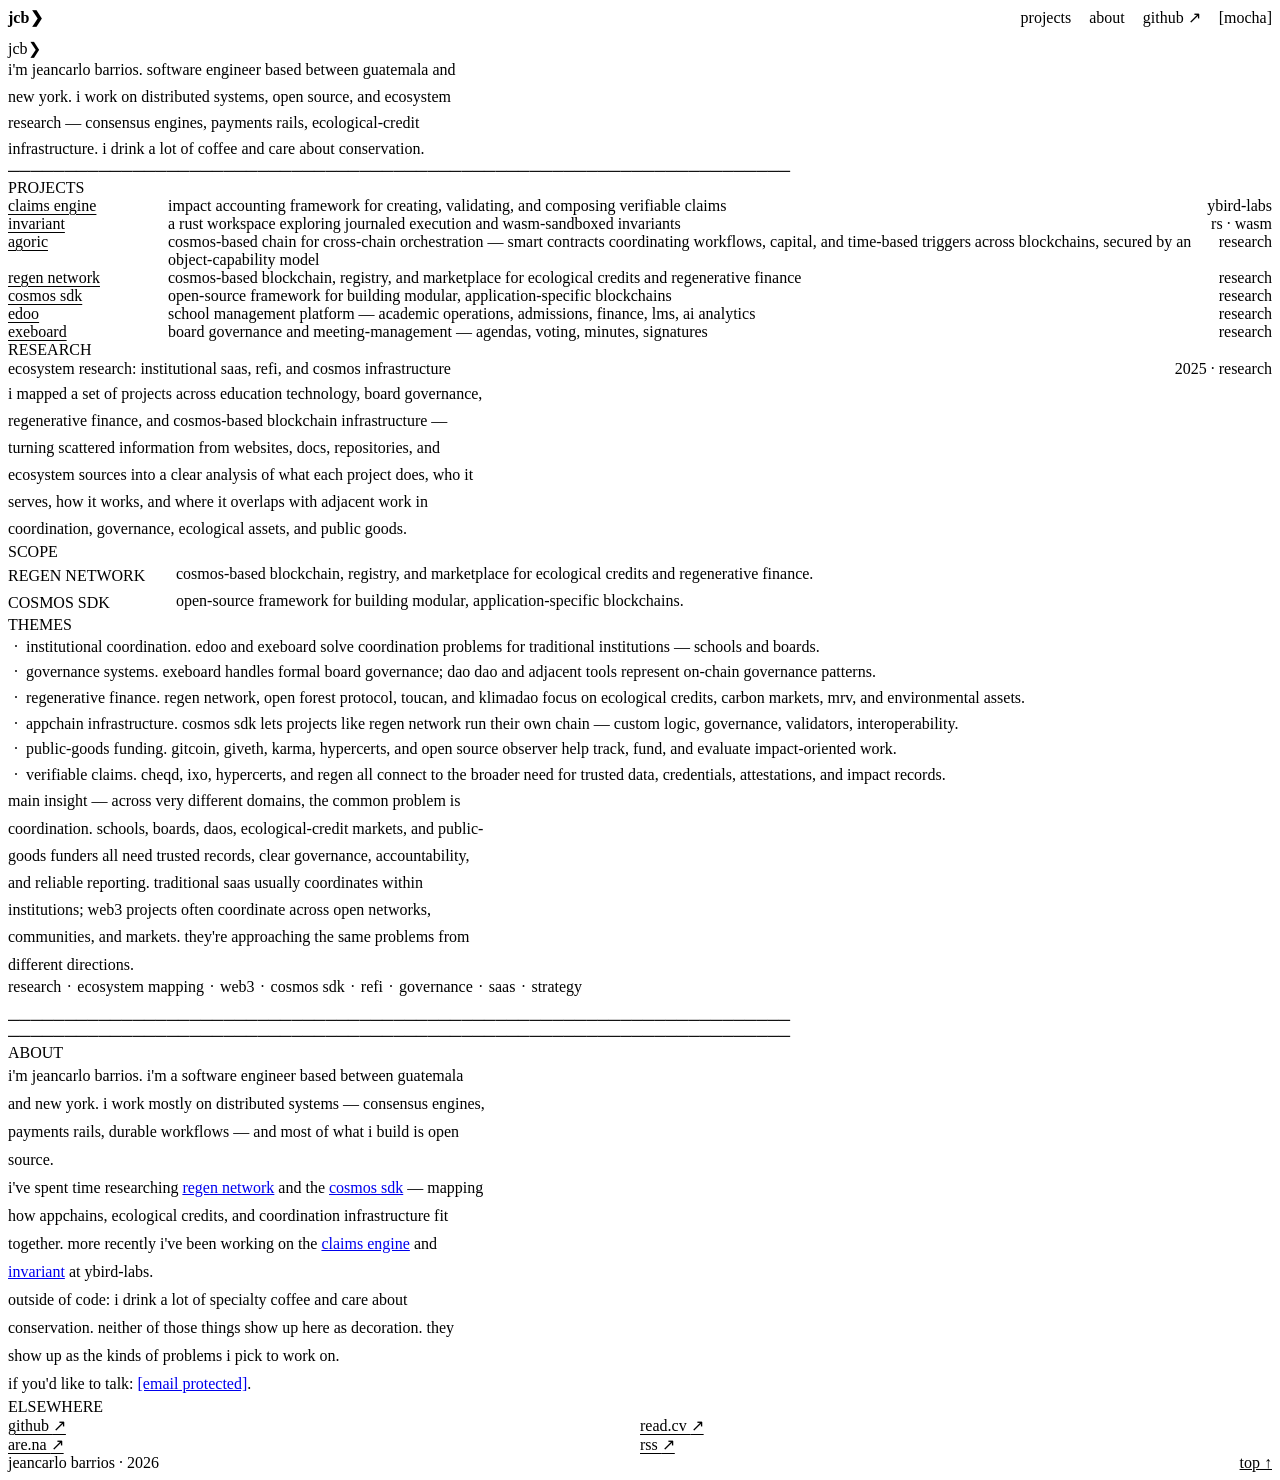
==== index.html @ e6a22c37 "feat: base" ====
<!doctype html>
<html lang="en" data-theme="dark">
<head>
<meta charset="utf-8">
<meta name="viewport" content="width=device-width, initial-scale=1">
<title>jeancarlo.info — jeancarlo barrios</title>
<meta name="description" content="jeancarlo barrios. software engineer. distributed systems, open source, coffee, conservation.">
<link rel="icon" type="image/svg+xml" href="../assets/favicon.svg">
<link rel="stylesheet" href="../colors_and_type.css">
<style>
  /* ============================================================
   * jeancarlo.info — single-page site
   * Static HTML/CSS. Light vanilla JS only for theme toggle.
   * ============================================================ */

  html { scroll-behavior: smooth; }
  body {
    min-height: 100vh;
    display: flex;
    flex-direction: column;
  }

  /* — Header — */
  .site-header {
    position: sticky;
    top: 0;
    z-index: 5;
    display: flex;
    justify-content: space-between;
    align-items: center;
    height: var(--header-height);
    padding: 0 var(--page-pad);
    border-bottom: 1px solid var(--border-subtle);
    background: var(--bg);
  }
  .site-header .wordmark {
    font-weight: 700;
    letter-spacing: var(--tracking-wide);
    font-size: var(--fs-md);
    text-decoration: none;
    color: var(--fg);
  }
  .site-header .wordmark .prompt {
    color: var(--accent);
    margin-left: 1px;
  }
  .site-header nav {
    display: flex;
    gap: 18px;
    align-items: center;
  }
  .site-header nav a {
    color: var(--fg-muted);
    text-decoration: none;
    font-size: var(--fs-sm);
  }
  .site-header nav a:hover { color: var(--accent); }
  .site-header nav a .ext { color: var(--fg-faint); }

  .theme-btn {
    background: transparent;
    border: 0;
    padding: 0;
    font: inherit;
    color: var(--fg-faint);
    cursor: pointer;
    font-size: var(--fs-sm);
  }
  .theme-btn:hover { color: var(--accent); }

  /* — Page shell — */
  main {
    flex: 1;
    width: 100%;
    max-width: var(--content-width);
    margin: 0 auto;
    padding: var(--space-7) var(--page-pad) var(--space-8);
  }

  /* — Section divider rendered as monospace dashes — */
  .rule {
    color: var(--fg-faint);
    white-space: pre;
    overflow: hidden;
    font-size: var(--fs-sm);
    margin: var(--space-7) 0;
    user-select: none;
    line-height: 1;
  }

  /* — Hero — */
  .hero h1 {
    font-size: var(--fs-3xl);
    font-weight: var(--fw-black);
    letter-spacing: var(--tracking-wide);
    line-height: 1;
    margin-bottom: var(--space-5);
  }
  .hero h1 .prompt { color: var(--accent); }
  .hero .lede {
    color: var(--fg-muted);
    font-size: var(--fs-md);
    line-height: 1.65;
    max-width: 56ch;
    margin: 0;
  }
  .cursor {
    display: inline-block;
    width: 0.55em;
    height: 0.95em;
    vertical-align: -0.08em;
    background: var(--accent);
    margin-left: 4px;
  }

  /* — Section labels — */
  .label {
    font-size: var(--fs-xs);
    color: var(--fg-dim);
    text-transform: uppercase;
    letter-spacing: var(--tracking-caps);
    font-weight: var(--fw-medium);
    margin: 0 0 var(--space-4);
  }

  /* — Prose — */
  .prose p {
    color: var(--fg);
    font-size: var(--fs-md);
    line-height: 1.75;
    margin: 0 0 var(--space-4);
    max-width: 60ch;
  }
  .prose p:last-child { margin-bottom: 0; }
  .prose .muted { color: var(--fg-muted); }

  /* — Row lists — */
  .row-list {
    list-style: none;
    padding: 0;
    margin: 0;
  }
  .row-list .row {
    display: grid;
    grid-template-columns: 160px 1fr auto;
    gap: var(--space-4);
    align-items: baseline;
    padding: var(--space-3) 0;
    border-top: 1px solid var(--border-subtle);
  }
  .row-list .row:last-child { border-bottom: 1px solid var(--border-subtle); }
  .row-list .row .name {
    color: var(--fg);
    text-decoration: underline;
    text-underline-offset: 3px;
    text-decoration-color: var(--border);
    font-weight: var(--fw-medium);
  }
  .row-list .row .name:hover {
    color: var(--accent);
    text-decoration-color: var(--accent);
  }
  .row-list .row .desc { color: var(--fg-muted); }
  .row-list .row .meta {
    color: var(--fg-faint);
    font-size: var(--fs-xs);
    white-space: nowrap;
    letter-spacing: var(--tracking-wide);
  }

  /* — Writing rows: date · title — */
  .row-list.writing .row {
    grid-template-columns: 96px 1fr auto;
  }
  .row-list.writing .row .date {
    color: var(--fg-faint);
    font-size: var(--fs-xs);
    letter-spacing: var(--tracking-wide);
    white-space: nowrap;
  }
  .row-list.writing .row .title {
    color: var(--fg);
    text-decoration: underline;
    text-underline-offset: 3px;
    text-decoration-color: var(--border);
  }
  .row-list.writing .row .title:hover {
    color: var(--accent);
    text-decoration-color: var(--accent);
  }
  .row-list.writing .row .read {
    color: var(--fg-faint);
    font-size: var(--fs-xs);
  }

  /* — Featured project block (research case study) — */
  .featured {
    border-top: 1px solid var(--border-subtle);
    border-bottom: 1px solid var(--border-subtle);
    padding: var(--space-5) 0;
  }
  .featured .head {
    display: grid;
    grid-template-columns: 1fr auto;
    gap: var(--space-4);
    align-items: baseline;
    margin-bottom: var(--space-4);
  }
  .featured h3 {
    font-size: var(--fs-lg);
    font-weight: var(--fw-bold);
    color: var(--fg);
    line-height: 1.3;
    letter-spacing: var(--tracking-tight);
    margin: 0;
    max-width: 56ch;
  }
  .featured .meta {
    color: var(--fg-faint);
    font-size: var(--fs-xs);
    white-space: nowrap;
    letter-spacing: var(--tracking-wide);
  }
  .featured .summary {
    color: var(--fg-muted);
    margin: 0 0 var(--space-5);
    max-width: 60ch;
    line-height: 1.7;
  }
  .featured h4 {
    font-size: var(--fs-xs);
    color: var(--fg-dim);
    text-transform: uppercase;
    letter-spacing: var(--tracking-caps);
    font-weight: var(--fw-medium);
    margin: var(--space-5) 0 var(--space-3);
  }
  .featured .scope {
    list-style: none;
    padding: 0;
    margin: 0 0 var(--space-2);
    display: grid;
    gap: var(--space-2);
  }
  .featured .scope li {
    display: grid;
    grid-template-columns: 168px 1fr;
    gap: var(--space-4);
    color: var(--fg);
    font-size: var(--fs-sm);
    line-height: 1.6;
    margin: 0;
  }
  .featured .scope .k {
    color: var(--fg-faint);
    letter-spacing: var(--tracking-wide);
    font-size: var(--fs-xs);
    text-transform: uppercase;
    padding-top: 2px;
  }
  .featured .scope .v { color: var(--fg-muted); }
  .featured .scope .v strong {
    color: var(--fg);
    font-weight: var(--fw-medium);
  }
  .featured .themes {
    list-style: none;
    padding: 0;
    margin: 0;
    display: grid;
    gap: var(--space-2);
  }
  .featured .themes li {
    color: var(--fg-muted);
    font-size: var(--fs-sm);
    line-height: 1.6;
    padding-left: 18px;
    position: relative;
  }
  .featured .themes li::before {
    content: '·';
    position: absolute;
    left: 6px;
    color: var(--accent);
  }
  .featured .themes li strong {
    color: var(--fg);
    font-weight: var(--fw-medium);
  }
  .featured .insight {
    margin: var(--space-5) 0 0;
    padding: var(--space-4) 0 0;
    border-top: 1px solid var(--border-subtle);
    color: var(--fg);
    font-size: var(--fs-md);
    line-height: 1.7;
    max-width: 60ch;
  }
  .featured .insight .kw {
    color: var(--accent);
    font-weight: var(--fw-medium);
  }
  .featured .tags {
    margin-top: var(--space-5);
    color: var(--fg-faint);
    font-size: var(--fs-xs);
    letter-spacing: var(--tracking-wide);
  }
  .featured .tags .sep { margin: 0 6px; }

  /* — About — */
  .elsewhere {
    list-style: none;
    padding: 0;
    margin: 0;
    display: grid;
    grid-template-columns: repeat(2, minmax(0, 1fr));
    gap: var(--space-2) var(--space-5);
  }
  .elsewhere a {
    color: var(--fg-muted);
    text-decoration: underline;
    text-decoration-color: var(--border);
    text-underline-offset: 3px;
  }
  .elsewhere a:hover {
    color: var(--accent);
    text-decoration-color: var(--accent);
  }
  .elsewhere .ext { color: var(--fg-faint); }

  /* — Footer — */
  .site-footer {
    border-top: 1px solid var(--border-subtle);
    padding: var(--space-4) var(--page-pad);
    width: 100%;
  }
  .site-footer .inner {
    max-width: var(--content-width);
    margin: 0 auto;
    display: flex;
    justify-content: space-between;
    align-items: baseline;
    color: var(--fg-faint);
    font-size: var(--fs-xs);
    letter-spacing: var(--tracking-wide);
  }
  .site-footer a { color: var(--fg-faint); }
  .site-footer a:hover { color: var(--accent); }

  /* — Anchored sections offset for sticky header — */
  section[id] { scroll-margin-top: calc(var(--header-height) + 16px); }

  /* — Responsive — */
  @media (max-width: 640px) {
    .site-header nav { gap: 12px; }
    .site-header nav .hide-sm { display: none; }
    main { padding: var(--space-6) var(--page-pad) var(--space-7); }
    .hero h1 { font-size: var(--fs-2xl); }
    .row-list .row,
    .row-list.writing .row {
      grid-template-columns: 1fr;
      gap: var(--space-1);
      padding: var(--space-3) 0;
    }
    .row-list .row .meta,
    .row-list.writing .row .date,
    .row-list.writing .row .read { font-size: var(--fs-xs); }
    .featured .head { grid-template-columns: 1fr; }
    .featured .scope li { grid-template-columns: 1fr; gap: var(--space-1); }
    .elsewhere { grid-template-columns: 1fr; }
  }
</style>
</head>
<body>
  <header class="site-header" data-screen-label="header">
    <a class="wordmark" href="#top" aria-label="jcb home">jcb<span class="prompt">❯</span></a>
    <nav aria-label="primary">
      <a href="#projects">projects</a>
      <a href="#about">about</a>
      <a href="https://github.com/JeancarloBarrios" target="_blank" rel="noopener noreferrer">github <span class="ext">↗</span></a>
      <button class="theme-btn" id="theme-btn" type="button" aria-label="toggle theme">[mocha]</button>
    </nav>
  </header>

  <main id="top">

    <!-- ============ HERO ============ -->
    <section class="hero" data-screen-label="01 hero">
      <h1>jcb<span class="prompt">❯</span><span class="cursor" aria-hidden="true"></span></h1>
      <p class="lede">i'm jeancarlo barrios. software engineer based between guatemala and new york. i work on distributed systems, open source, and ecosystem research — consensus engines, payments rails, ecological-credit infrastructure. i drink a lot of coffee and care about conservation.</p>
    </section>

    <div class="rule" aria-hidden="true">─────────────────────────────────────────────────────────────────────</div>

    <!-- ============ PROJECTS ============ -->
    <section id="projects" data-screen-label="03 projects">
      <h2 class="label">projects</h2>

      <ul class="row-list">
        <li class="row">
          <a class="name" href="https://github.com/ybird-labs/claims" target="_blank" rel="noopener noreferrer">claims engine</a>
          <span class="desc">impact accounting framework for creating, validating, and composing verifiable claims</span>
          <span class="meta">ybird-labs</span>
        </li>
        <li class="row">
          <a class="name" href="https://github.com/ybird-labs/invariant" target="_blank" rel="noopener noreferrer">invariant</a>
          <span class="desc">a rust workspace exploring journaled execution and wasm-sandboxed invariants</span>
          <span class="meta">rs · wasm</span>
        </li>
        <li class="row">
          <a class="name" href="https://agoric.com/" target="_blank" rel="noopener noreferrer">agoric</a>
          <span class="desc">cosmos-based chain for cross-chain orchestration — smart contracts coordinating workflows, capital, and time-based triggers across blockchains, secured by an object-capability model</span>
          <span class="meta">research</span>
        </li>
        <li class="row">
          <a class="name" href="https://www.regen.network/" target="_blank" rel="noopener noreferrer">regen network</a>
          <span class="desc">cosmos-based blockchain, registry, and marketplace for ecological credits and regenerative finance</span>
          <span class="meta">research</span>
        </li>
        <li class="row">
          <a class="name" href="https://docs.cosmos.network/" target="_blank" rel="noopener noreferrer">cosmos sdk</a>
          <span class="desc">open-source framework for building modular, application-specific blockchains</span>
          <span class="meta">research</span>
        </li>
        <li class="row">
          <a class="name" href="https://edoo.io/" target="_blank" rel="noopener noreferrer">edoo</a>
          <span class="desc">school management platform — academic operations, admissions, finance, lms, ai analytics</span>
          <span class="meta">research</span>
        </li>
        <li class="row">
          <a class="name" href="https://exeboard.com/" target="_blank" rel="noopener noreferrer">exeboard</a>
          <span class="desc">board governance and meeting-management — agendas, voting, minutes, signatures</span>
          <span class="meta">research</span>
        </li>
      </ul>

      <!-- ============ FEATURED RESEARCH ============ -->
      <h3 class="label" style="margin-top: var(--space-7);">research</h3>
      <article class="featured" aria-labelledby="research-title">
        <header class="head">
          <h3 id="research-title">ecosystem research: institutional saas, refi, and cosmos infrastructure</h3>
          <span class="meta">2025 · research</span>
        </header>
        <p class="summary">i mapped a set of projects across education technology, board governance, regenerative finance, and cosmos-based blockchain infrastructure — turning scattered information from websites, docs, repositories, and ecosystem sources into a clear analysis of what each project does, who it serves, how it works, and where it overlaps with adjacent work in coordination, governance, ecological assets, and public goods.</p>

        <h4>scope</h4>
        <ul class="scope">
          <li><span class="k">regen network</span><span class="v">cosmos-based blockchain, registry, and marketplace for ecological credits and regenerative finance.</span></li>
          <li><span class="k">cosmos sdk</span><span class="v">open-source framework for building modular, application-specific blockchains.</span></li>
        </ul>

        <h4>themes</h4>
        <ul class="themes">
          <li><strong>institutional coordination.</strong> edoo and exeboard solve coordination problems for traditional institutions — schools and boards.</li>
          <li><strong>governance systems.</strong> exeboard handles formal board governance; dao dao and adjacent tools represent on-chain governance patterns.</li>
          <li><strong>regenerative finance.</strong> regen network, open forest protocol, toucan, and klimadao focus on ecological credits, carbon markets, mrv, and environmental assets.</li>
          <li><strong>appchain infrastructure.</strong> cosmos sdk lets projects like regen network run their own chain — custom logic, governance, validators, interoperability.</li>
          <li><strong>public-goods funding.</strong> gitcoin, giveth, karma, hypercerts, and open source observer help track, fund, and evaluate impact-oriented work.</li>
          <li><strong>verifiable claims.</strong> cheqd, ixo, hypercerts, and regen all connect to the broader need for trusted data, credentials, attestations, and impact records.</li>
        </ul>

        <p class="insight"><span class="kw">main insight —</span> across very different domains, the common problem is coordination. schools, boards, daos, ecological-credit markets, and public-goods funders all need trusted records, clear governance, accountability, and reliable reporting. traditional saas usually coordinates within institutions; web3 projects often coordinate across open networks, communities, and markets. they're approaching the same problems from different directions.</p>

        <p class="tags">research<span class="sep">·</span>ecosystem mapping<span class="sep">·</span>web3<span class="sep">·</span>cosmos sdk<span class="sep">·</span>refi<span class="sep">·</span>governance<span class="sep">·</span>saas<span class="sep">·</span>strategy</p>
      </article>
    </section>

    <div class="rule" aria-hidden="true">─────────────────────────────────────────────────────────────────────</div>

    <div class="rule" aria-hidden="true">─────────────────────────────────────────────────────────────────────</div>

    <!-- ============ ABOUT ============ -->
    <section id="about" data-screen-label="05 about">
      <h2 class="label">about</h2>
      <div class="prose">
        <p>i'm jeancarlo barrios. i'm a software engineer based between guatemala and new york. i work mostly on distributed systems — consensus engines, payments rails, durable workflows — and most of what i build is open source.</p>
        <p>i've spent time researching <a href="https://www.regen.network/" target="_blank" rel="noopener noreferrer">regen network</a> and the <a href="https://docs.cosmos.network/" target="_blank" rel="noopener noreferrer">cosmos sdk</a> — mapping how appchains, ecological credits, and coordination infrastructure fit together. more recently i've been working on the <a href="https://github.com/ybird-labs/claims" target="_blank" rel="noopener noreferrer">claims engine</a> and <a href="https://github.com/ybird-labs/invariant" target="_blank" rel="noopener noreferrer">invariant</a> at ybird-labs.</p>
        <p>outside of code: i drink a lot of specialty coffee and care about conservation. neither of those things show up here as decoration. they show up as the kinds of problems i pick to work on.</p>
        <p>if you'd like to talk: <a href="/cdn-cgi/l/email-protection#b0dad3f0c9d2d9c2d49ec8c9ca"><span class="__cf_email__" data-cfemail="402a230039222932246e38393a">[email&#160;protected]</span></a>.</p>
      </div>

      <h3 class="label" style="margin-top: var(--space-6);">elsewhere</h3>
      <ul class="elsewhere">
        <li><a href="https://github.com/JeancarloBarrios" target="_blank" rel="noopener noreferrer">github <span class="ext">↗</span></a></li>
        <li><a href="#" rel="noopener noreferrer">read.cv <span class="ext">↗</span></a></li>
        <li><a href="#" rel="noopener noreferrer">are.na <span class="ext">↗</span></a></li>
        <li><a href="#" rel="noopener noreferrer">rss <span class="ext">↗</span></a></li>
      </ul>
    </section>

  </main>

  <footer class="site-footer">
    <div class="inner">
      <span>jeancarlo barrios · 2026</span>
      <span><a href="#top">top ↑</a></span>
    </div>
  </footer>

  <script data-cfasync="false" src="/cdn-cgi/scripts/5c5dd728/cloudflare-static/email-decode.min.js"></script><script>
    // — theme toggle (mocha / latte) — persists in localStorage —
    (function () {
      var html = document.documentElement;
      var btn = document.getElementById('theme-btn');
      var saved = null;
      try { saved = localStorage.getItem('jcb-theme'); } catch (e) {}
      if (saved === 'light' || saved === 'dark') {
        html.setAttribute('data-theme', saved);
      }
      function render() {
        var t = html.getAttribute('data-theme') === 'light' ? 'light' : 'dark';
        btn.textContent = t === 'dark' ? '[mocha]' : '[latte]';
        btn.title = 'switch to ' + (t === 'dark' ? 'latte' : 'mocha');
      }
      btn.addEventListener('click', function () {
        var next = html.getAttribute('data-theme') === 'light' ? 'dark' : 'light';
        html.setAttribute('data-theme', next);
        try { localStorage.setItem('jcb-theme', next); } catch (e) {}
        render();
      });
      render();
    })();
  </script>
</body>
</html>
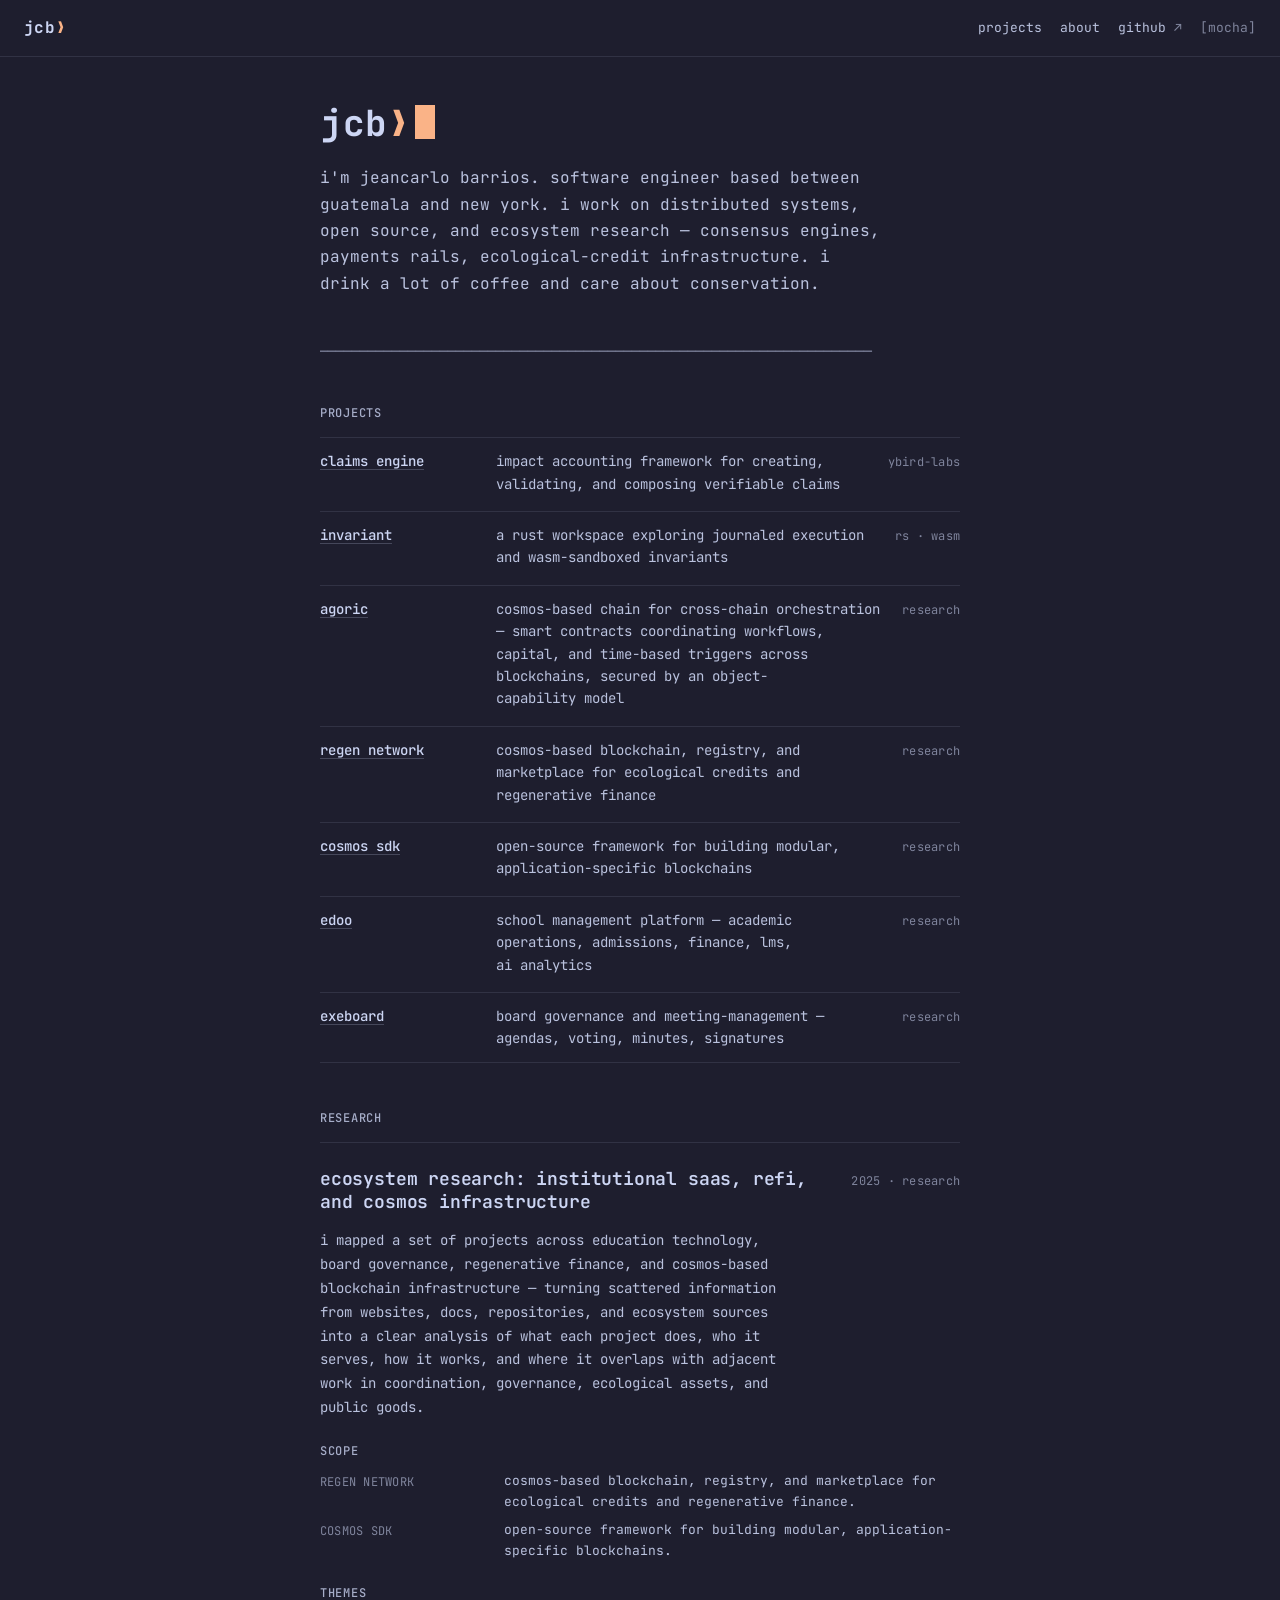
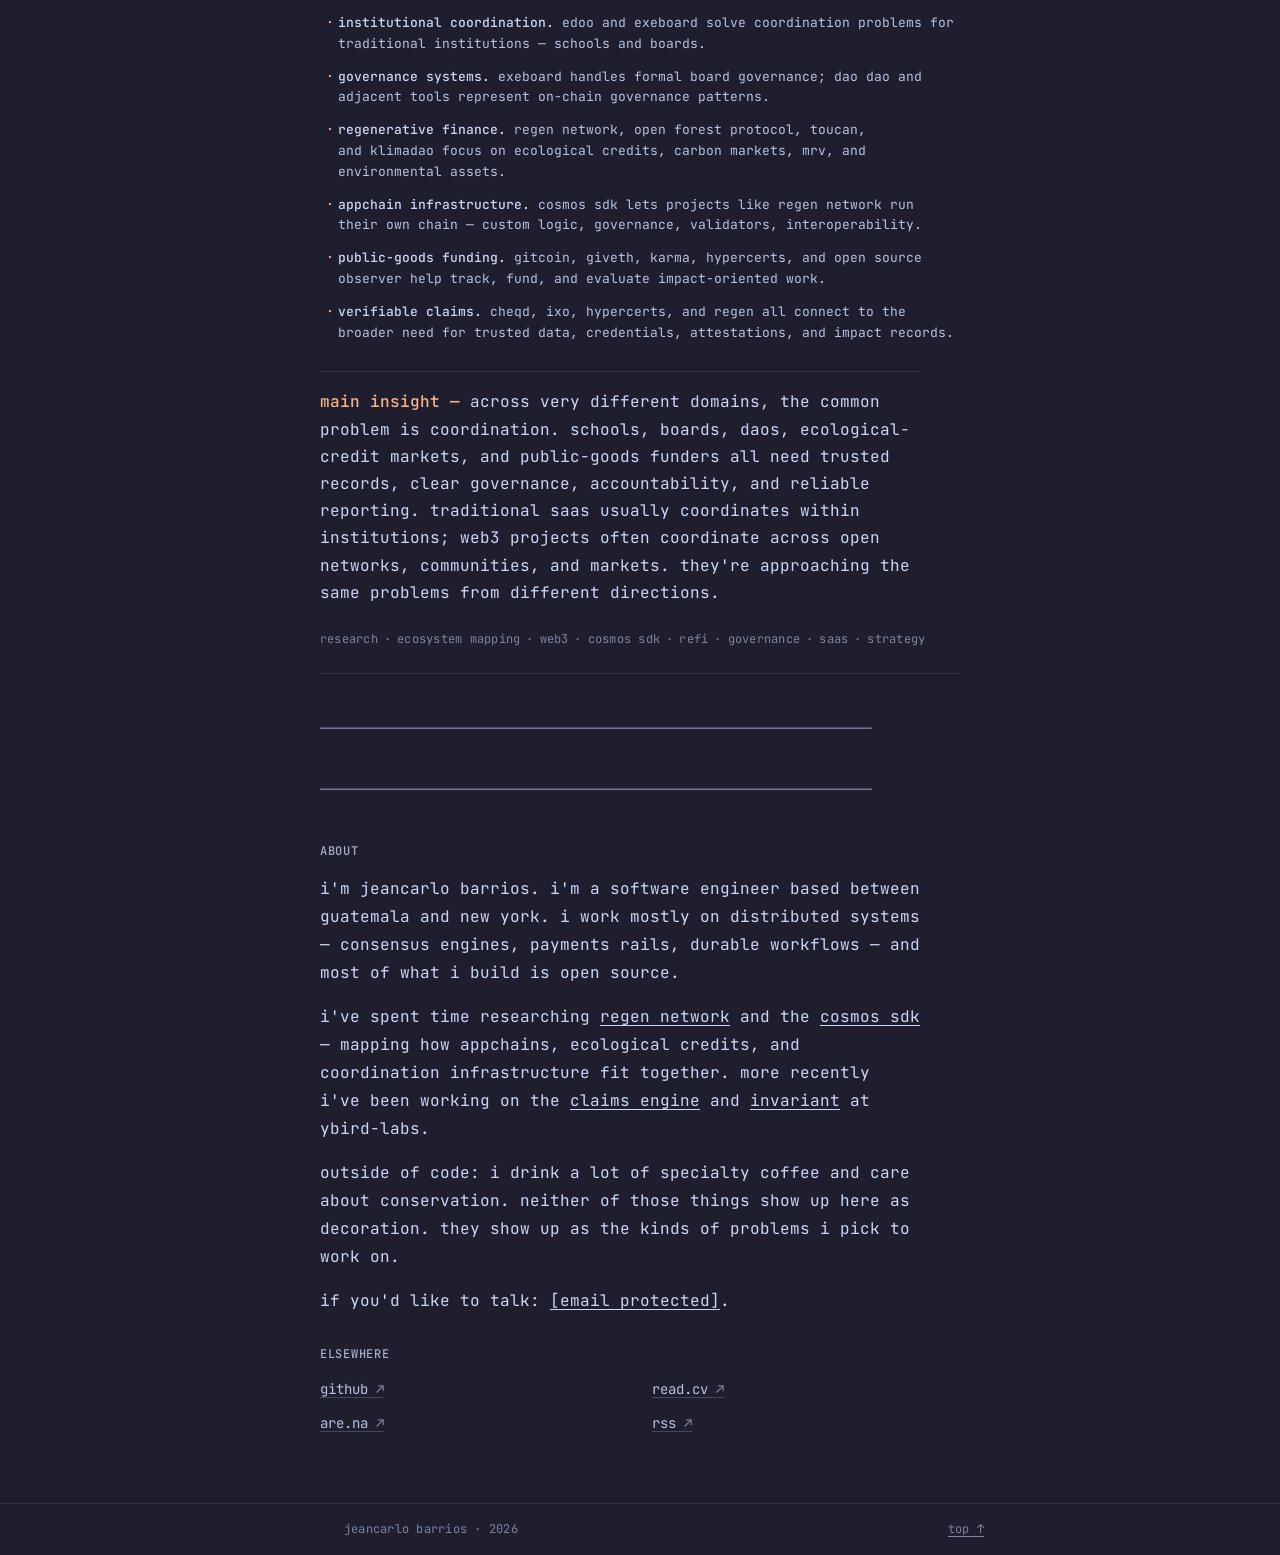
==== commit b7eb7a22: "feat: import design system + flatten home paths - add colors_and_type.css (catppuccin mocha+latte to" ====
--- a/index.html
+++ b/index.html
@@ -5,8 +5,8 @@
 <meta name="viewport" content="width=device-width, initial-scale=1">
 <title>jeancarlo.info — jeancarlo barrios</title>
 <meta name="description" content="jeancarlo barrios. software engineer. distributed systems, open source, coffee, conservation.">
-<link rel="icon" type="image/svg+xml" href="../assets/favicon.svg">
-<link rel="stylesheet" href="../colors_and_type.css">
+<link rel="icon" type="image/svg+xml" href="assets/favicon.svg">
+<link rel="stylesheet" href="colors_and_type.css">
 <style>
   /* ============================================================
    * jeancarlo.info — single-page site
--- a/colors_and_type.css
+++ b/colors_and_type.css
@@ -0,0 +1,365 @@
+/* ============================================================
+ * Jeancarlo Barrios — Personal Design System
+ * Tokens: Catppuccin Mocha (dark) + Latte (light), JetBrains Mono.
+ *
+ * Theme is selected by [data-theme="dark"|"light"] on <html> or any
+ * scoped ancestor. Defaults to dark (mocha) when no attribute is set.
+ *
+ * Catppuccin palettes are MIT-licensed: https://catppuccin.com
+ * ============================================================ */
+
+@import url('https://fonts.googleapis.com/css2?family=JetBrains+Mono:ital,wght@0,100..800;1,100..800&display=swap');
+
+/* If you'd like to ship JetBrains Mono offline, drop the .woff2 files in
+ * ./fonts/ and replace the @import above with this block:
+ *
+ * @font-face {
+ *   font-family: 'JetBrains Mono';
+ *   src: url('./fonts/JetBrainsMono[wght].woff2') format('woff2-variations');
+ *   font-weight: 100 800;
+ *   font-style: normal;
+ *   font-display: swap;
+ * }
+ * @font-face {
+ *   font-family: 'JetBrains Mono';
+ *   src: url('./fonts/JetBrainsMono-Italic[wght].woff2') format('woff2-variations');
+ *   font-weight: 100 800;
+ *   font-style: italic;
+ *   font-display: swap;
+ * }
+ */
+
+/* ============================================================
+ * Catppuccin Mocha (dark) — default
+ * https://catppuccin.com/palette
+ * ============================================================ */
+:root,
+[data-theme="dark"] {
+  /* — Palette: Mocha — */
+  --ctp-rosewater: #f5e0dc;
+  --ctp-flamingo:  #f2cdcd;
+  --ctp-pink:      #f5c2e7;
+  --ctp-mauve:     #cba6f7;
+  --ctp-red:       #f38ba8;
+  --ctp-maroon:    #eba0ac;
+  --ctp-peach:     #fab387;
+  --ctp-yellow:    #f9e2af;
+  --ctp-green:     #a6e3a1;
+  --ctp-teal:      #94e2d5;
+  --ctp-sky:       #89dceb;
+  --ctp-sapphire:  #74c7ec;
+  --ctp-blue:      #89b4fa;
+  --ctp-lavender:  #b4befe;
+
+  --ctp-text:      #cdd6f4;
+  --ctp-subtext1:  #bac2de;
+  --ctp-subtext0:  #a6adc8;
+  --ctp-overlay2:  #9399b2;
+  --ctp-overlay1:  #7f849c;
+  --ctp-overlay0:  #6c7086;
+  --ctp-surface2:  #585b70;
+  --ctp-surface1:  #45475a;
+  --ctp-surface0:  #313244;
+  --ctp-base:      #1e1e2e;
+  --ctp-mantle:    #181825;
+  --ctp-crust:     #11111b;
+
+  /* — Semantic surfaces & text — */
+  --bg:        var(--ctp-base);
+  --bg-inset:  var(--ctp-mantle);   /* terminal "frame" */
+  --bg-panel:  var(--ctp-surface0); /* code block, inline panels */
+  --bg-deep:   var(--ctp-crust);    /* darkest, hairline contrast */
+
+  --fg:        var(--ctp-text);     /* primary text */
+  --fg-muted:  var(--ctp-subtext1); /* secondary text */
+  --fg-dim:    var(--ctp-subtext0); /* tertiary, captions */
+  --fg-faint:  var(--ctp-overlay1); /* metadata, "off" */
+
+  /* — Borders — */
+  --border:        var(--ctp-surface1);
+  --border-subtle: var(--ctp-surface0);
+  --border-strong: var(--ctp-surface2);
+
+  /* — Accent — the persistent warm coffee-coded color — */
+  --accent:        var(--ctp-peach);
+  --accent-hover:  var(--ctp-yellow);
+
+  /* — Syntax accents (use sparingly, mostly inside code) — */
+  --syn-keyword:   var(--ctp-mauve);
+  --syn-string:    var(--ctp-green);
+  --syn-number:    var(--ctp-peach);
+  --syn-fn:        var(--ctp-blue);
+  --syn-type:      var(--ctp-yellow);
+  --syn-comment:   var(--ctp-overlay1);
+  --syn-error:     var(--ctp-red);
+  --syn-tag:       var(--ctp-teal);
+
+  /* — Selection — */
+  --selection-bg:  var(--ctp-surface2);
+  --selection-fg:  var(--ctp-text);
+}
+
+/* ============================================================
+ * Catppuccin Latte (light)
+ * ============================================================ */
+[data-theme="light"] {
+  --ctp-rosewater: #dc8a78;
+  --ctp-flamingo:  #dd7878;
+  --ctp-pink:      #ea76cb;
+  --ctp-mauve:     #8839ef;
+  --ctp-red:       #d20f39;
+  --ctp-maroon:    #e64553;
+  --ctp-peach:     #fe640b;
+  --ctp-yellow:    #df8e1d;
+  --ctp-green:     #40a02b;
+  --ctp-teal:      #179299;
+  --ctp-sky:       #04a5e5;
+  --ctp-sapphire:  #209fb5;
+  --ctp-blue:      #1e66f5;
+  --ctp-lavender:  #7287fd;
+
+  --ctp-text:      #4c4f69;
+  --ctp-subtext1:  #5c5f77;
+  --ctp-subtext0:  #6c6f85;
+  --ctp-overlay2:  #7c7f93;
+  --ctp-overlay1:  #8c8fa1;
+  --ctp-overlay0:  #9ca0b0;
+  --ctp-surface2:  #acb0be;
+  --ctp-surface1:  #bcc0cc;
+  --ctp-surface0:  #ccd0da;
+  --ctp-base:      #eff1f5;
+  --ctp-mantle:    #e6e9ef;
+  --ctp-crust:     #dce0e8;
+
+  --bg:        var(--ctp-base);
+  --bg-inset:  var(--ctp-mantle);
+  --bg-panel:  var(--ctp-surface0);
+  --bg-deep:   var(--ctp-crust);
+
+  --fg:        var(--ctp-text);
+  --fg-muted:  var(--ctp-subtext1);
+  --fg-dim:    var(--ctp-subtext0);
+  --fg-faint:  var(--ctp-overlay0);
+
+  --border:        var(--ctp-surface1);
+  --border-subtle: var(--ctp-surface0);
+  --border-strong: var(--ctp-surface2);
+
+  --accent:        var(--ctp-peach);
+  --accent-hover:  var(--ctp-maroon);
+
+  --syn-keyword:   var(--ctp-mauve);
+  --syn-string:    var(--ctp-green);
+  --syn-number:    var(--ctp-peach);
+  --syn-fn:        var(--ctp-blue);
+  --syn-type:      var(--ctp-yellow);
+  --syn-comment:   var(--ctp-overlay0);
+  --syn-error:     var(--ctp-red);
+  --syn-tag:       var(--ctp-teal);
+
+  --selection-bg:  var(--ctp-surface1);
+  --selection-fg:  var(--ctp-text);
+}
+
+/* ============================================================
+ * Type — JetBrains Mono everywhere
+ * ============================================================ */
+:root {
+  --font-mono: 'JetBrains Mono', ui-monospace, 'SF Mono', 'Menlo',
+               'Cascadia Mono', 'Consolas', 'Liberation Mono', monospace;
+  /* Aliased for completeness; the brand uses ONE family. */
+  --font-sans: var(--font-mono);
+  --font-serif: var(--font-mono);
+
+  /* Sizes — small base for the dense terminal feel */
+  --fs-xs:   12px;
+  --fs-sm:   13px;
+  --fs-base: 14px;
+  --fs-md:   16px;
+  --fs-lg:   18px;
+  --fs-xl:   22px;
+  --fs-2xl:  28px;
+  --fs-3xl:  36px;
+
+  /* Line heights */
+  --lh-tight: 1.25;
+  --lh-snug:  1.4;
+  --lh-body:  1.6;
+  --lh-loose: 1.8;
+
+  /* Weights */
+  --fw-light:  300;
+  --fw-body:   400;
+  --fw-medium: 500;
+  --fw-bold:   600;
+  --fw-black:  700;
+
+  /* Tracking */
+  --tracking-tight: -0.01em;
+  --tracking-norm:  0;
+  --tracking-wide:  0.02em;
+  --tracking-caps:  0.06em;
+
+  /* — Spacing scale (4px base) — */
+  --space-1:  4px;
+  --space-2:  8px;
+  --space-3:  12px;
+  --space-4:  16px;
+  --space-5:  24px;
+  --space-6:  32px;
+  --space-7:  48px;
+  --space-8:  64px;
+  --space-9:  96px;
+
+  /* — Radii — almost zero — */
+  --radius-0: 0;
+  --radius-sm: 2px;
+  --radius-md: 4px; /* avoid using; reserved */
+
+  /* — Layout — */
+  --content-width: 640px;
+  --page-pad:      24px;
+  --header-height: 56px;
+}
+
+/* ============================================================
+ * Element baseline — drop into any page after this CSS.
+ * ============================================================ */
+html {
+  background: var(--bg);
+  color: var(--fg);
+  font-family: var(--font-mono);
+  font-size: var(--fs-base);
+  line-height: var(--lh-body);
+  font-feature-settings: "calt" 1, "liga" 0; /* keep ligatures off, they distract in body */
+  -webkit-font-smoothing: antialiased;
+  -moz-osx-font-smoothing: grayscale;
+  text-rendering: optimizeLegibility;
+}
+
+body {
+  margin: 0;
+  background: var(--bg);
+  color: var(--fg);
+  text-wrap: pretty;
+}
+
+::selection {
+  background: var(--selection-bg);
+  color: var(--selection-fg);
+}
+
+/* — Headings: same family, differentiated by weight + size + color — */
+h1, h2, h3, h4, h5, h6 {
+  font-family: var(--font-mono);
+  font-weight: var(--fw-bold);
+  color: var(--fg);
+  line-height: var(--lh-tight);
+  letter-spacing: var(--tracking-tight);
+  margin: 0;
+}
+h1 { font-size: var(--fs-3xl); font-weight: var(--fw-black); }
+h2 { font-size: var(--fs-2xl); }
+h3 { font-size: var(--fs-xl); }
+h4 { font-size: var(--fs-lg); }
+h5 { font-size: var(--fs-md); }
+h6 { font-size: var(--fs-base); color: var(--fg-muted); text-transform: uppercase; letter-spacing: var(--tracking-caps); }
+
+p {
+  margin: 0;
+  font-size: var(--fs-base);
+  line-height: var(--lh-body);
+  color: var(--fg);
+}
+
+/* — Links — always underlined, accent on hover — */
+a {
+  color: var(--fg);
+  text-decoration: underline;
+  text-decoration-thickness: 1px;
+  text-underline-offset: 3px;
+  text-decoration-color: currentColor;
+}
+a:hover, a:focus-visible {
+  color: var(--accent);
+  text-decoration-color: var(--accent);
+}
+a.is-active {
+  color: var(--accent);
+  text-decoration-color: var(--accent);
+}
+
+/* — Code — */
+code, pre, kbd, samp {
+  font-family: var(--font-mono);
+  font-feature-settings: "calt" 1, "liga" 1; /* ligatures ARE allowed inside code */
+}
+:not(pre) > code {
+  background: var(--bg-panel);
+  color: var(--fg);
+  padding: 1px 6px;
+  border-radius: var(--radius-sm);
+  font-size: 0.92em;
+}
+pre {
+  background: var(--bg-panel);
+  color: var(--fg);
+  padding: var(--space-4);
+  border-radius: var(--radius-sm);
+  overflow-x: auto;
+  font-size: var(--fs-sm);
+  line-height: var(--lh-snug);
+  margin: 0;
+}
+
+/* — Hairline rule — */
+hr {
+  border: 0;
+  border-top: 1px solid var(--border-subtle);
+  margin: var(--space-6) 0;
+}
+
+/* — Quote — */
+blockquote {
+  margin: 0;
+  padding-left: var(--space-4);
+  border-left: 1px solid var(--border);
+  color: var(--fg-muted);
+}
+
+/* — Lists — */
+ul, ol { margin: 0; padding-left: var(--space-5); }
+li { margin: 0 0 var(--space-1) 0; }
+
+/* — Buttons / [bracketed text] — there are nearly none, but here's the spec — */
+.btn-bracket {
+  background: transparent;
+  border: 0;
+  padding: 0;
+  font: inherit;
+  color: var(--fg-muted);
+  cursor: pointer;
+}
+.btn-bracket::before { content: '['; color: var(--fg-faint); }
+.btn-bracket::after  { content: ']'; color: var(--fg-faint); }
+.btn-bracket:hover, .btn-bracket:focus-visible {
+  color: var(--accent);
+}
+
+/* — The wordmark — */
+.wordmark {
+  font-weight: var(--fw-black);
+  letter-spacing: var(--tracking-wide);
+  color: var(--fg);
+}
+.wordmark .prompt { color: var(--accent); margin-left: 1px; }
+
+/* — Solid (non-blinking) terminal cursor — */
+.cursor {
+  display: inline-block;
+  width: 0.55em;
+  height: 1em;
+  vertical-align: -0.12em;
+  background: var(--accent);
+  margin-left: 2px;
+}
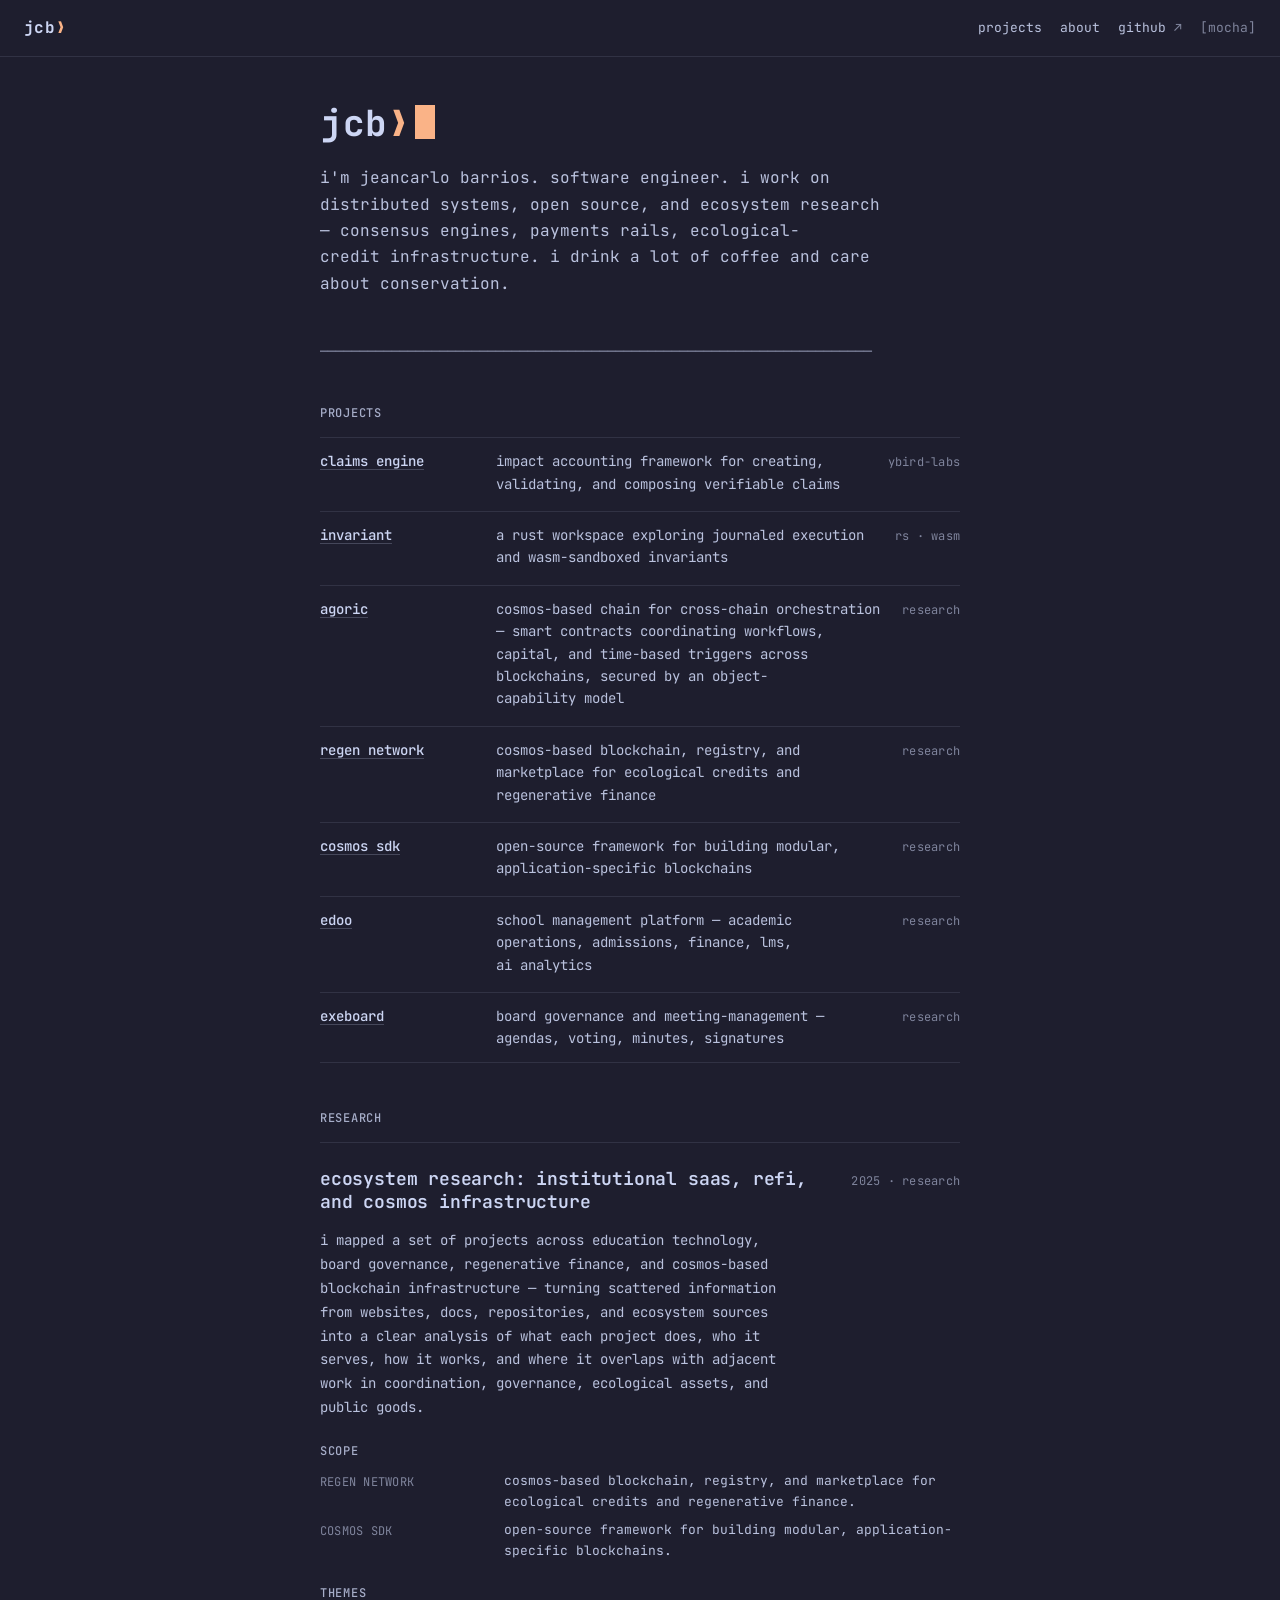
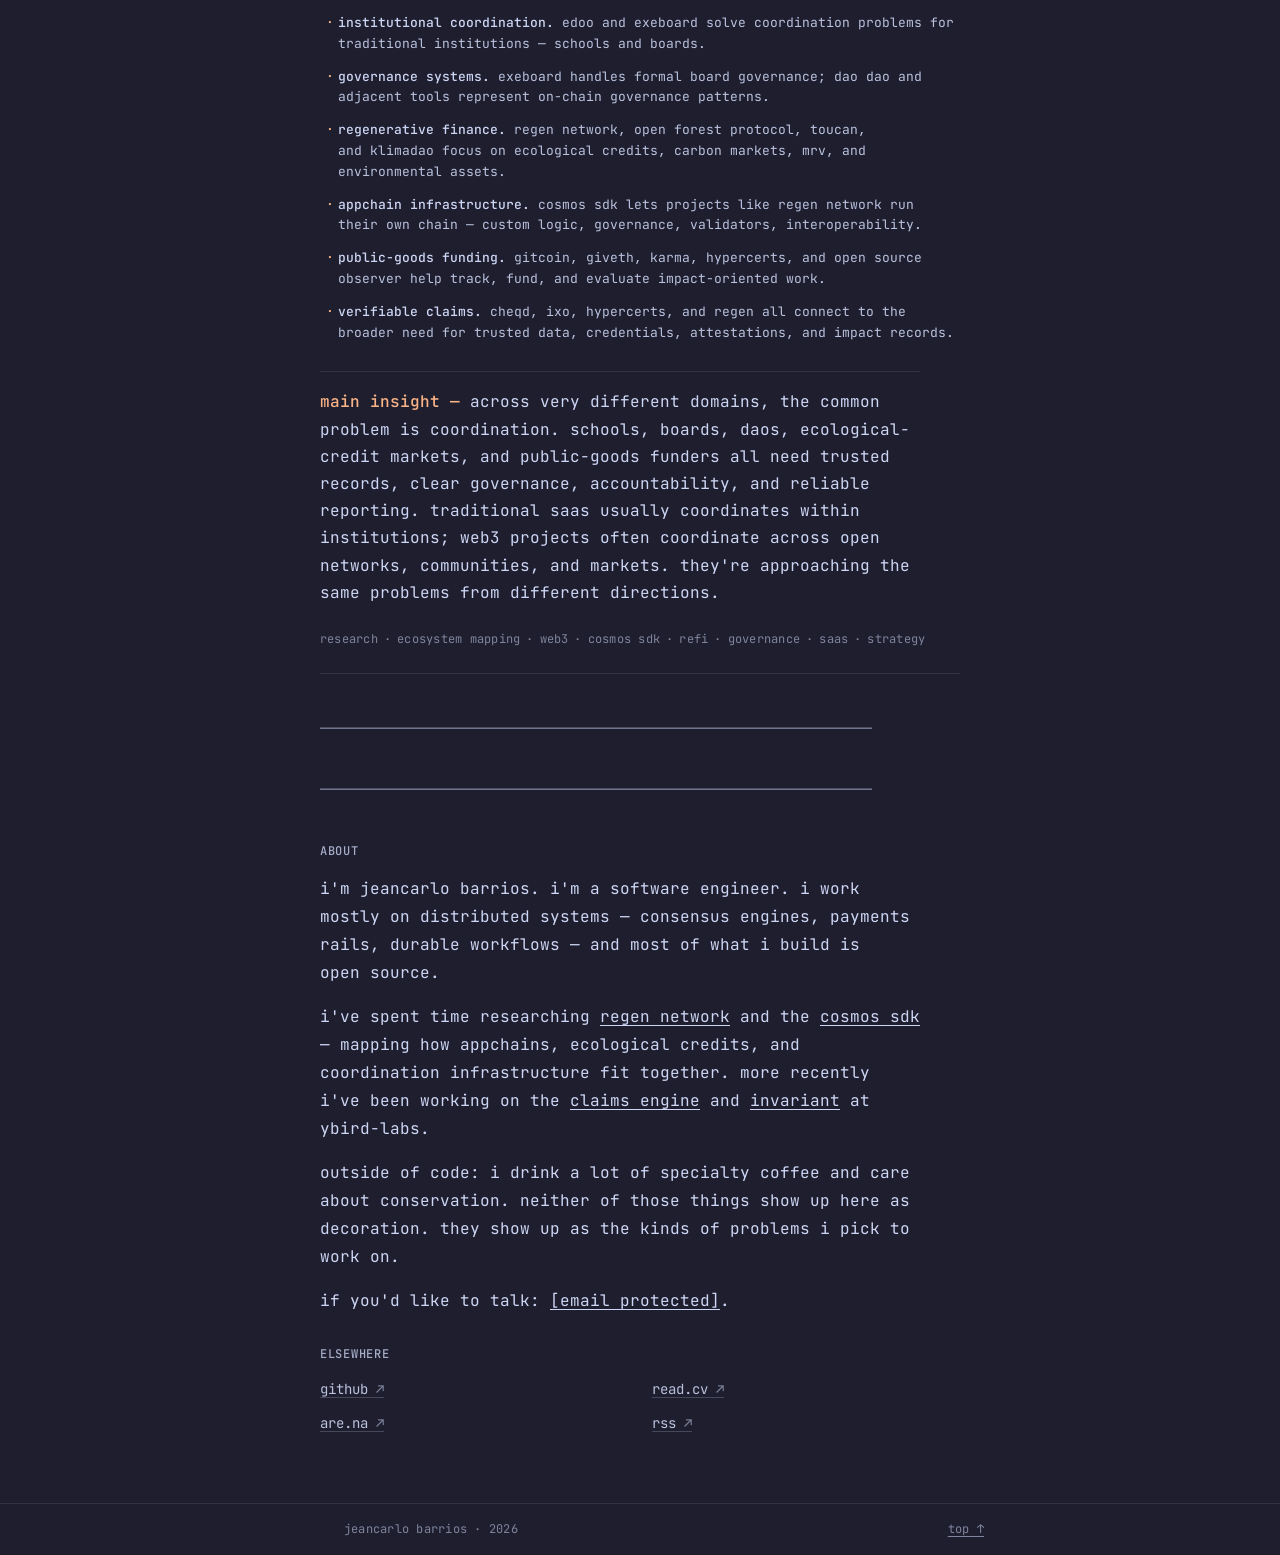
==== commit 7518a6d0: "copy: drop guatemala/new york locator from hero and about" ====
--- a/index.html
+++ b/index.html
@@ -388,7 +388,7 @@
     <!-- ============ HERO ============ -->
     <section class="hero" data-screen-label="01 hero">
       <h1>jcb<span class="prompt">❯</span><span class="cursor" aria-hidden="true"></span></h1>
-      <p class="lede">i'm jeancarlo barrios. software engineer based between guatemala and new york. i work on distributed systems, open source, and ecosystem research — consensus engines, payments rails, ecological-credit infrastructure. i drink a lot of coffee and care about conservation.</p>
+      <p class="lede">i'm jeancarlo barrios. software engineer. i work on distributed systems, open source, and ecosystem research — consensus engines, payments rails, ecological-credit infrastructure. i drink a lot of coffee and care about conservation.</p>
     </section>
 
     <div class="rule" aria-hidden="true">─────────────────────────────────────────────────────────────────────</div>
@@ -474,7 +474,7 @@
     <section id="about" data-screen-label="05 about">
       <h2 class="label">about</h2>
       <div class="prose">
-        <p>i'm jeancarlo barrios. i'm a software engineer based between guatemala and new york. i work mostly on distributed systems — consensus engines, payments rails, durable workflows — and most of what i build is open source.</p>
+        <p>i'm jeancarlo barrios. i'm a software engineer. i work mostly on distributed systems — consensus engines, payments rails, durable workflows — and most of what i build is open source.</p>
         <p>i've spent time researching <a href="https://www.regen.network/" target="_blank" rel="noopener noreferrer">regen network</a> and the <a href="https://docs.cosmos.network/" target="_blank" rel="noopener noreferrer">cosmos sdk</a> — mapping how appchains, ecological credits, and coordination infrastructure fit together. more recently i've been working on the <a href="https://github.com/ybird-labs/claims" target="_blank" rel="noopener noreferrer">claims engine</a> and <a href="https://github.com/ybird-labs/invariant" target="_blank" rel="noopener noreferrer">invariant</a> at ybird-labs.</p>
         <p>outside of code: i drink a lot of specialty coffee and care about conservation. neither of those things show up here as decoration. they show up as the kinds of problems i pick to work on.</p>
         <p>if you'd like to talk: <a href="/cdn-cgi/l/email-protection#b0dad3f0c9d2d9c2d49ec8c9ca"><span class="__cf_email__" data-cfemail="402a230039222932246e38393a">[email&#160;protected]</span></a>.</p>
